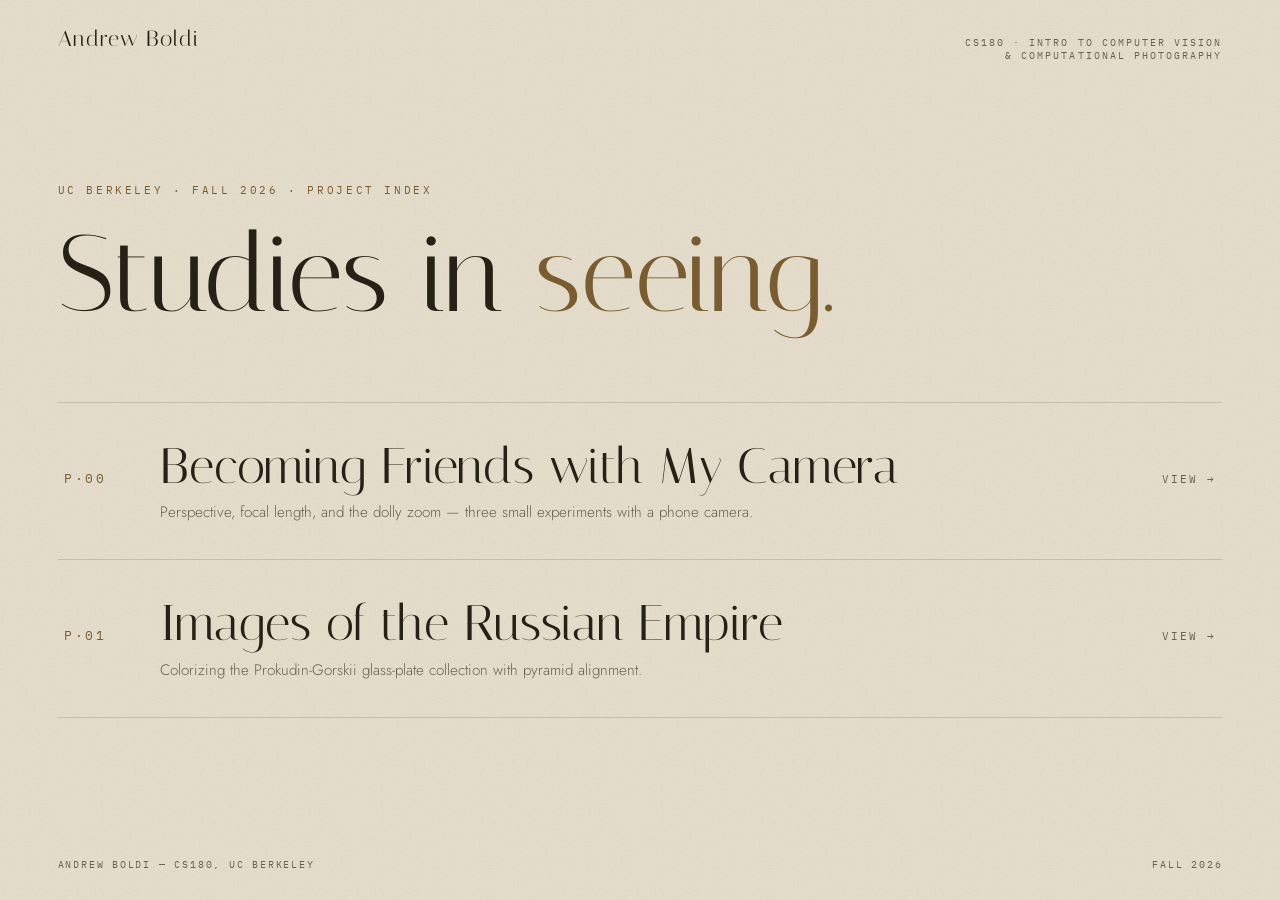
==== index.html @ fba144d7 "Combined CS180 site: project index, proj0 port, proj1 writeup Hub index page linking both projects; " ====
<!doctype html>
<html lang="en">
<head>
  <meta charset="utf-8">
  <meta name="viewport" content="width=device-width, initial-scale=1">
  <title>CS180 — Andrew Boldi</title>
  <meta name="description" content="CS180 project webpages — Andrew Boldi, UC Berkeley, Fall 2026.">
  <link rel="icon" href="data:image/svg+xml,%3Csvg xmlns='http://www.w3.org/2000/svg' viewBox='0 0 32 32'%3E%3Ccircle cx='16' cy='16' r='13' fill='none' stroke='%239C7A46' stroke-width='2'/%3E%3Ccircle cx='16' cy='16' r='5.5' fill='none' stroke='%239C7A46' stroke-width='1.6'/%3E%3Ccircle cx='16' cy='16' r='1.8' fill='%239C7A46'/%3E%3C/svg%3E">
  <link rel="preconnect" href="https://fonts.googleapis.com">
  <link rel="preconnect" href="https://fonts.gstatic.com" crossorigin>
  <link href="https://fonts.googleapis.com/css2?family=Italiana&family=Jost:wght@300;400;500&family=IBM+Plex+Mono:wght@400;500&display=swap" rel="stylesheet">
  <style>
    :root {
      --paper: #E9E1D0;
      --paper-deep: #DFD4BE;
      --ink: #272117;
      --ink-soft: #6E6250;
      --brass: #9C7A46;
      --brass-deep: #7C5E31;
      --hairline: rgba(39, 33, 23, 0.16);
      --display: 'Italiana', Georgia, serif;
      --body: 'Jost', system-ui, sans-serif;
      --mono: 'IBM Plex Mono', ui-monospace, monospace;
      --gutter: clamp(1.4rem, 4.5vw, 4rem);
    }

    * { box-sizing: border-box; }

    body {
      margin: 0;
      background: var(--paper);
      color: var(--ink);
      font-family: var(--body);
      min-height: 100svh;
      display: flex;
      flex-direction: column;
      overflow-x: hidden;
    }

    ::selection { background: var(--brass); color: var(--paper); }
    :focus-visible { outline: 2px solid var(--brass-deep); outline-offset: 3px; }

    .grain {
      position: fixed;
      inset: -50%;
      z-index: 5;
      pointer-events: none;
      opacity: 0.32;
      mix-blend-mode: multiply;
      background-image: url("data:image/svg+xml,%3Csvg xmlns='http://www.w3.org/2000/svg' width='280' height='280'%3E%3Cfilter id='n'%3E%3CfeTurbulence type='fractalNoise' baseFrequency='0.72' numOctaves='2' stitchTiles='stitch'/%3E%3CfeColorMatrix type='matrix' values='0 0 0 0 0.30 0 0 0 0 0.26 0 0 0 0 0.19 0 0 0 0.35 0'/%3E%3C/filter%3E%3Crect width='100%25' height='100%25' filter='url(%23n)'/%3E%3C/svg%3E");
    }

    header {
      display: flex;
      justify-content: space-between;
      align-items: baseline;
      padding: 1.6rem var(--gutter);
      gap: 1rem;
    }

    .masthead {
      font-family: var(--display);
      font-size: 1.35rem;
      letter-spacing: 0.05em;
    }

    .course {
      font-family: var(--mono);
      font-size: 0.64rem;
      text-transform: uppercase;
      letter-spacing: 0.2em;
      color: var(--ink-soft);
      text-align: right;
    }

    main {
      flex: 1;
      display: flex;
      flex-direction: column;
      justify-content: center;
      padding: 4rem var(--gutter) 5rem;
      max-width: calc(1240px + 2 * var(--gutter));
      width: 100%;
      margin-inline: auto;
    }

    .eyebrow {
      font-family: var(--mono);
      font-size: 0.68rem;
      text-transform: uppercase;
      letter-spacing: 0.24em;
      color: var(--brass-deep);
      margin: 0 0 1.4rem;
      opacity: 0;
      animation: rise 1s 0.15s cubic-bezier(0.22, 1, 0.36, 1) forwards;
    }

    h1 {
      font-family: var(--display);
      font-weight: 400;
      font-size: clamp(3rem, 8.5vw, 7.2rem);
      line-height: 1.02;
      margin: 0 0 clamp(3rem, 8vh, 5.5rem);
      opacity: 0;
      animation: rise 1.2s 0.3s cubic-bezier(0.22, 1, 0.36, 1) forwards;
    }

    h1 em { font-style: normal; color: var(--brass-deep); }

    .index { list-style: none; margin: 0; padding: 0; }

    .index li {
      opacity: 0;
      animation: rise 1s cubic-bezier(0.22, 1, 0.36, 1) forwards;
    }

    .index li:nth-child(1) { animation-delay: 0.55s; }
    .index li:nth-child(2) { animation-delay: 0.7s; }
    .index li:nth-child(3) { animation-delay: 0.85s; }

    @keyframes rise {
      from { opacity: 0; transform: translateY(34px); }
      to { opacity: 1; transform: none; }
    }

    .index a {
      display: grid;
      grid-template-columns: 4.5rem 1fr auto;
      align-items: baseline;
      gap: 1.5rem;
      padding: clamp(1.6rem, 4vh, 2.6rem) 0.4rem;
      border-top: 1px solid var(--hairline);
      text-decoration: none;
      color: inherit;
      transition: padding-left 0.5s cubic-bezier(0.22, 1, 0.36, 1);
    }

    .index li:last-child a { border-bottom: 1px solid var(--hairline); }
    .index a:hover { padding-left: 1.4rem; }

    .num {
      font-family: var(--mono);
      font-size: 0.8rem;
      letter-spacing: 0.2em;
      color: var(--brass-deep);
    }

    .name {
      font-family: var(--display);
      font-size: clamp(1.7rem, 4vw, 3.1rem);
      line-height: 1.1;
      transition: color 0.4s ease;
    }

    .index a:hover .name { color: var(--brass-deep); }

    .desc {
      display: block;
      font-family: var(--body);
      font-weight: 300;
      font-size: 0.95rem;
      color: var(--ink-soft);
      margin-top: 0.5rem;
    }

    .go {
      font-family: var(--mono);
      font-size: 0.7rem;
      letter-spacing: 0.18em;
      color: var(--ink-soft);
      transition: color 0.4s ease, transform 0.5s cubic-bezier(0.22, 1, 0.36, 1);
    }

    .index a:hover .go { color: var(--brass-deep); transform: translateX(6px); }

    .preview {
      position: fixed;
      z-index: 4;
      width: clamp(200px, 24vw, 340px);
      border-radius: 14px;
      border: 1px solid rgba(124, 94, 49, 0.35);
      box-shadow: 0 30px 60px -22px rgba(39, 33, 23, 0.45);
      pointer-events: none;
      opacity: 0;
      transform: scale(0.94) rotate(2deg);
      transition: opacity 0.35s ease, transform 0.5s cubic-bezier(0.22, 1, 0.36, 1);
    }

    .preview.on { opacity: 1; transform: none; }

    footer {
      padding: 1.8rem var(--gutter);
      font-family: var(--mono);
      font-size: 0.62rem;
      letter-spacing: 0.18em;
      text-transform: uppercase;
      color: var(--ink-soft);
      display: flex;
      justify-content: space-between;
      gap: 1rem;
      flex-wrap: wrap;
    }

    @media (max-width: 700px) {
      .index a { grid-template-columns: 3rem 1fr; }
      .go { display: none; }
      .preview { display: none; }
      .course { display: none; }
    }

    @media (prefers-reduced-motion: reduce) {
      .eyebrow, h1, .index li { animation: none; opacity: 1; }
      .preview { transition: none; }
    }
  </style>
</head>
<body>

  <div class="grain" aria-hidden="true"></div>

  <header>
    <span class="masthead">Andrew&nbsp;Boldi</span>
    <span class="course">CS180 · Intro to Computer Vision<br>&amp; Computational Photography</span>
  </header>

  <main>
    <p class="eyebrow">UC Berkeley · Fall 2026 · Project Index</p>
    <h1>Studies in <em>seeing.</em></h1>

    <ul class="index">
      <li>
        <a href="proj0/" data-preview="proj0/media/part2-wide.jpg">
          <span class="num">P·00</span>
          <span>
            <span class="name">Becoming Friends with My Camera</span>
            <span class="desc">Perspective, focal length, and the dolly zoom — three small experiments with a phone camera.</span>
          </span>
          <span class="go">VIEW&nbsp;→</span>
        </a>
      </li>
      <li>
        <a href="proj1/" data-preview="proj1/media/emir_ncc.jpg">
          <span class="num">P·01</span>
          <span>
            <span class="name">Images of the Russian Empire</span>
            <span class="desc">Colorizing the Prokudin-Gorskii glass-plate collection with pyramid alignment.</span>
          </span>
          <span class="go">VIEW&nbsp;→</span>
        </a>
      </li>
    </ul>
  </main>

  <img class="preview" id="preview" alt="" aria-hidden="true">

  <footer>
    <span>Andrew Boldi — CS180, UC Berkeley</span>
    <span>Fall 2026</span>
  </footer>

  <script>
    (function () {
      const prev = document.getElementById('preview');
      let raf = null;
      let tx = 0, ty = 0, x = 0, y = 0;
      const tick = () => {
        x += (tx - x) * 0.12;
        y += (ty - y) * 0.12;
        prev.style.left = x + 'px';
        prev.style.top = y + 'px';
        raf = requestAnimationFrame(tick);
      };
      document.querySelectorAll('.index a').forEach((a) => {
        a.addEventListener('pointerenter', (e) => {
          prev.src = a.dataset.preview;
          prev.classList.add('on');
          tx = x = e.clientX + 40; ty = y = e.clientY - 80;
          if (!raf) tick();
        });
        a.addEventListener('pointermove', (e) => { tx = e.clientX + 40; ty = e.clientY - 80; });
        a.addEventListener('pointerleave', () => {
          prev.classList.remove('on');
          cancelAnimationFrame(raf); raf = null;
        });
      });
    })();
  </script>
</body>
</html>
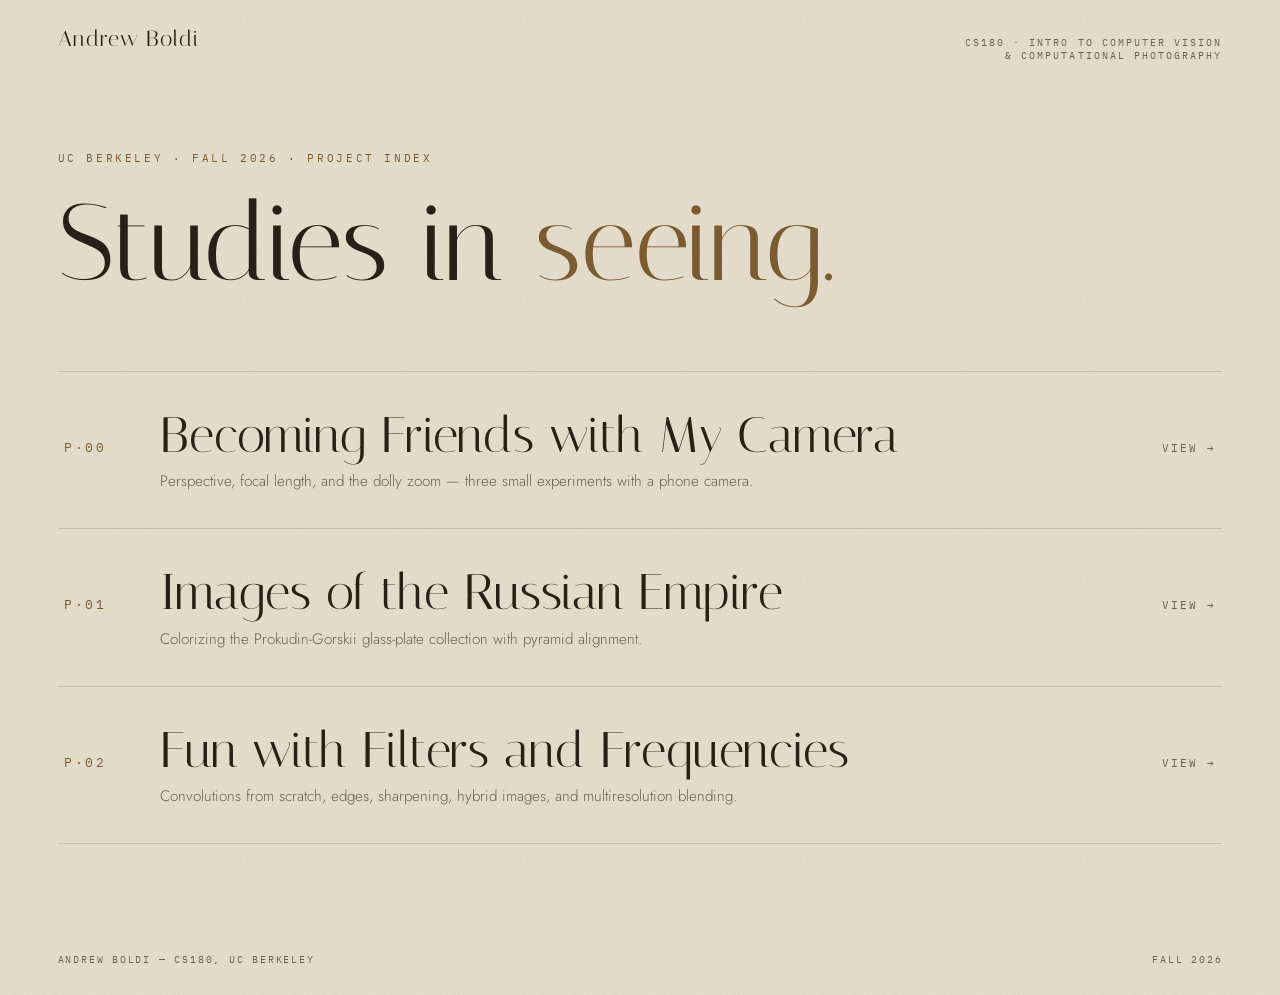
==== commit 3816d3af: "proj2: filters and frequencies webpage, with TODO boxes for missing results Same paper/brass design " ====
--- a/index.html
+++ b/index.html
@@ -244,6 +244,16 @@
           <span>
             <span class="name">Images of the Russian Empire</span>
             <span class="desc">Colorizing the Prokudin-Gorskii glass-plate collection with pyramid alignment.</span>
+          </span>
+          <span class="go">VIEW&nbsp;→</span>
+        </a>
+      </li>
+      <li>
+        <a href="proj2/" data-preview="proj2/media/oraple.jpg">
+          <span class="num">P·02</span>
+          <span>
+            <span class="name">Fun with Filters and Frequencies</span>
+            <span class="desc">Convolutions from scratch, edges, sharpening, hybrid images, and multiresolution blending.</span>
           </span>
           <span class="go">VIEW&nbsp;→</span>
         </a>
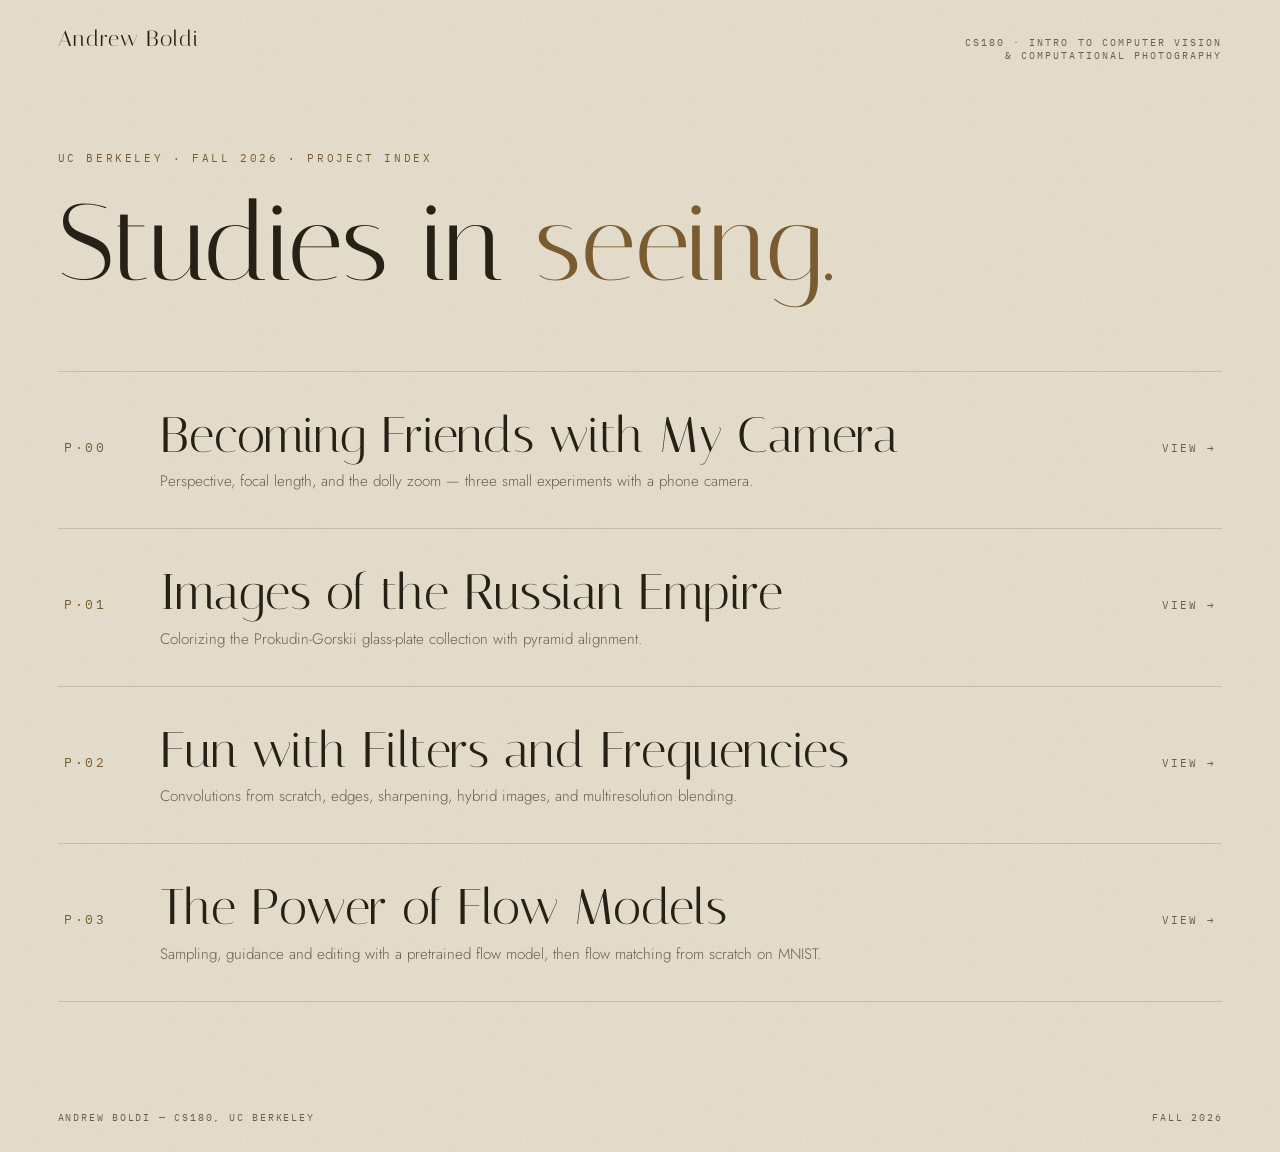
==== commit 0e64015e: "proj3: flow models webpage (Part A and B results), class-conditioned results pending Co-Authored-By:" ====
--- a/index.html
+++ b/index.html
@@ -258,6 +258,16 @@
           <span class="go">VIEW&nbsp;→</span>
         </a>
       </li>
+      <li>
+        <a href="proj3/" data-preview="proj3/media/a-cfg.jpg">
+          <span class="num">P·03</span>
+          <span>
+            <span class="name">The Power of Flow Models</span>
+            <span class="desc">Sampling, guidance and editing with a pretrained flow model, then flow matching from scratch on MNIST.</span>
+          </span>
+          <span class="go">VIEW&nbsp;→</span>
+        </a>
+      </li>
     </ul>
   </main>
 
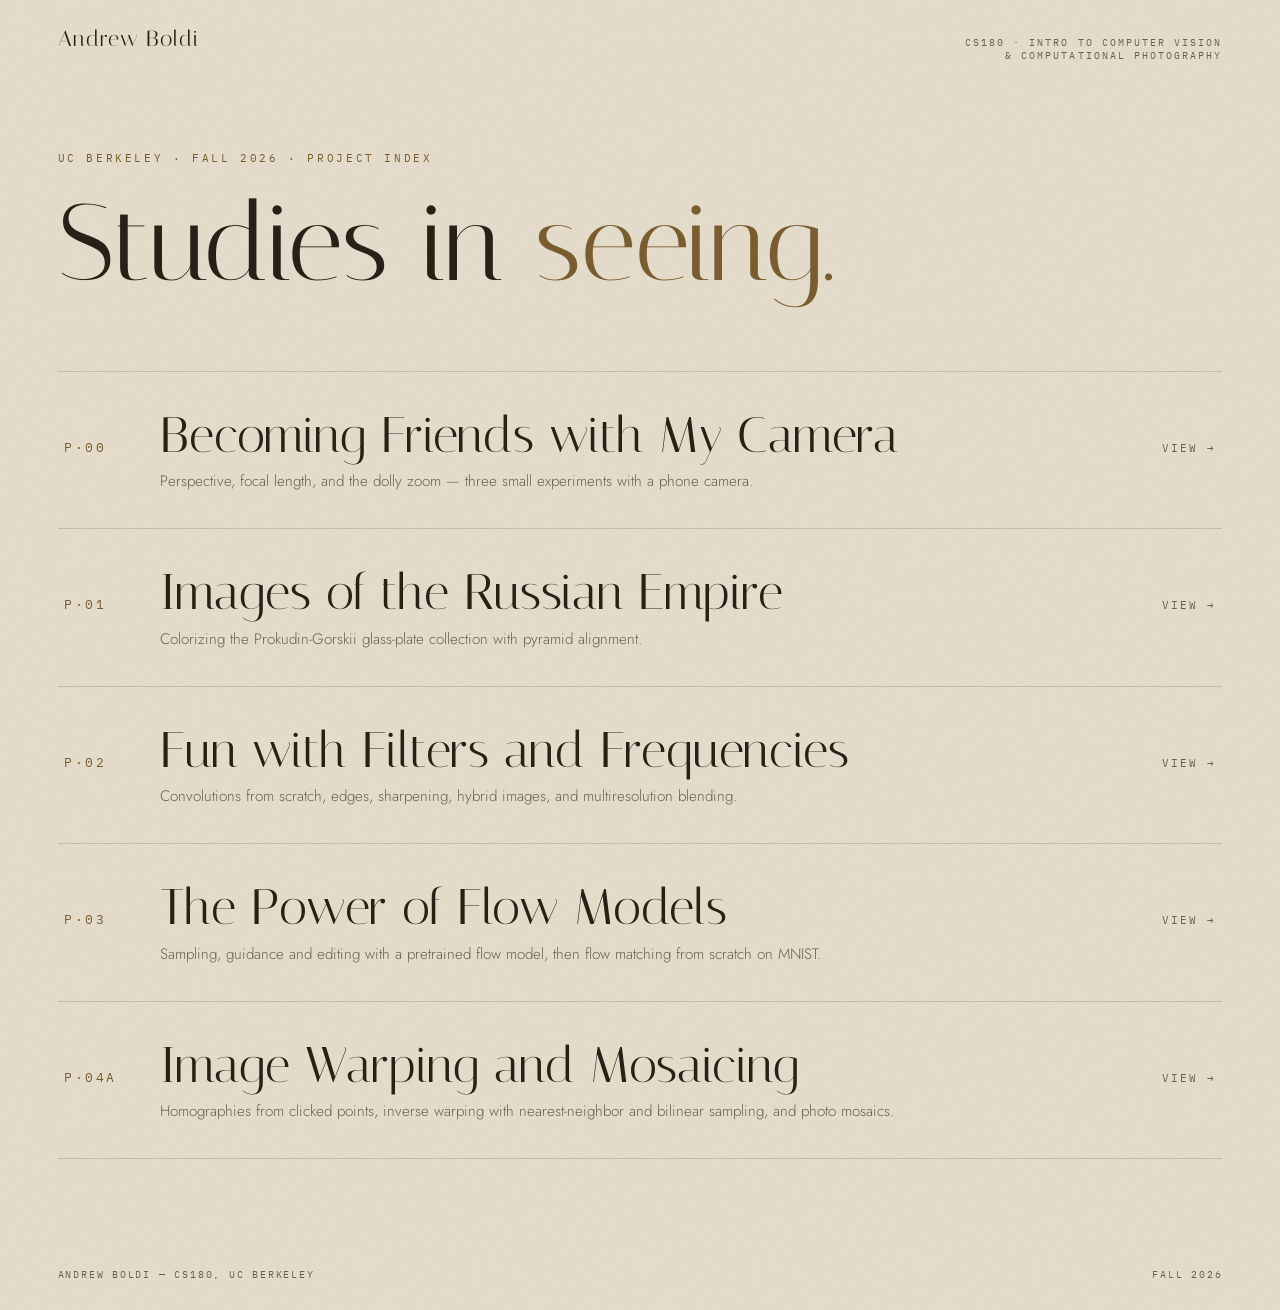
==== commit 901f5639: "proj4a: image warping and mosaicing webpage (Part A), TODO boxes for missing results Correspondences" ====
--- a/index.html
+++ b/index.html
@@ -117,6 +117,8 @@
     .index li:nth-child(1) { animation-delay: 0.55s; }
     .index li:nth-child(2) { animation-delay: 0.7s; }
     .index li:nth-child(3) { animation-delay: 0.85s; }
+    .index li:nth-child(4) { animation-delay: 1s; }
+    .index li:nth-child(5) { animation-delay: 1.15s; }
 
     @keyframes rise {
       from { opacity: 0; transform: translateY(34px); }
@@ -264,6 +266,16 @@
           <span>
             <span class="name">The Power of Flow Models</span>
             <span class="desc">Sampling, guidance and editing with a pretrained flow model, then flow matching from scratch on MNIST.</span>
+          </span>
+          <span class="go">VIEW&nbsp;→</span>
+        </a>
+      </li>
+      <li>
+        <a href="proj4a/" data-preview="proj4a/media/overlay.jpg">
+          <span class="num">P·04A</span>
+          <span>
+            <span class="name">Image Warping and Mosaicing</span>
+            <span class="desc">Homographies from clicked points, inverse warping with nearest-neighbor and bilinear sampling, and photo mosaics.</span>
           </span>
           <span class="go">VIEW&nbsp;→</span>
         </a>
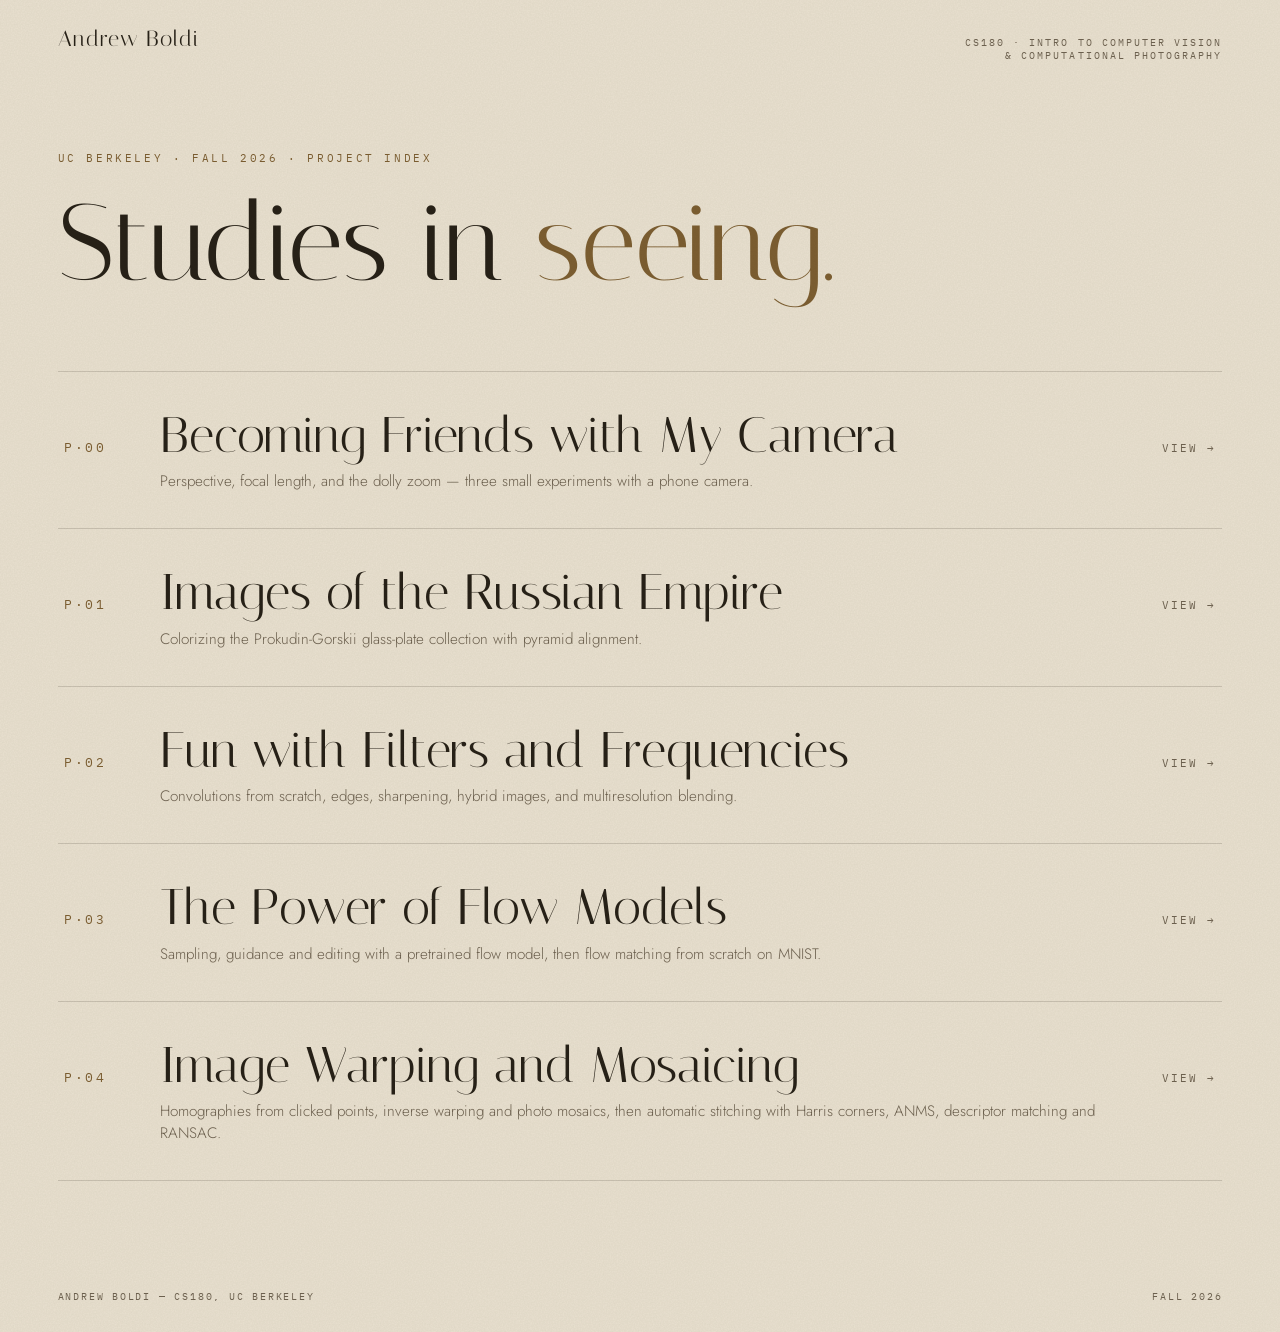
==== commit 863b1429: "proj4: Part B (corners, ANMS, descriptors, matching, RANSAC, automatic mosaics) Co-Authored-By: Clau" ====
--- a/index.html
+++ b/index.html
@@ -272,10 +272,10 @@
       </li>
       <li>
         <a href="proj4a/" data-preview="proj4a/media/overlay.jpg">
-          <span class="num">P·04A</span>
+          <span class="num">P·04</span>
           <span>
             <span class="name">Image Warping and Mosaicing</span>
-            <span class="desc">Homographies from clicked points, inverse warping with nearest-neighbor and bilinear sampling, and photo mosaics.</span>
+            <span class="desc">Homographies from clicked points, inverse warping and photo mosaics, then automatic stitching with Harris corners, ANMS, descriptor matching and RANSAC.</span>
           </span>
           <span class="go">VIEW&nbsp;→</span>
         </a>
